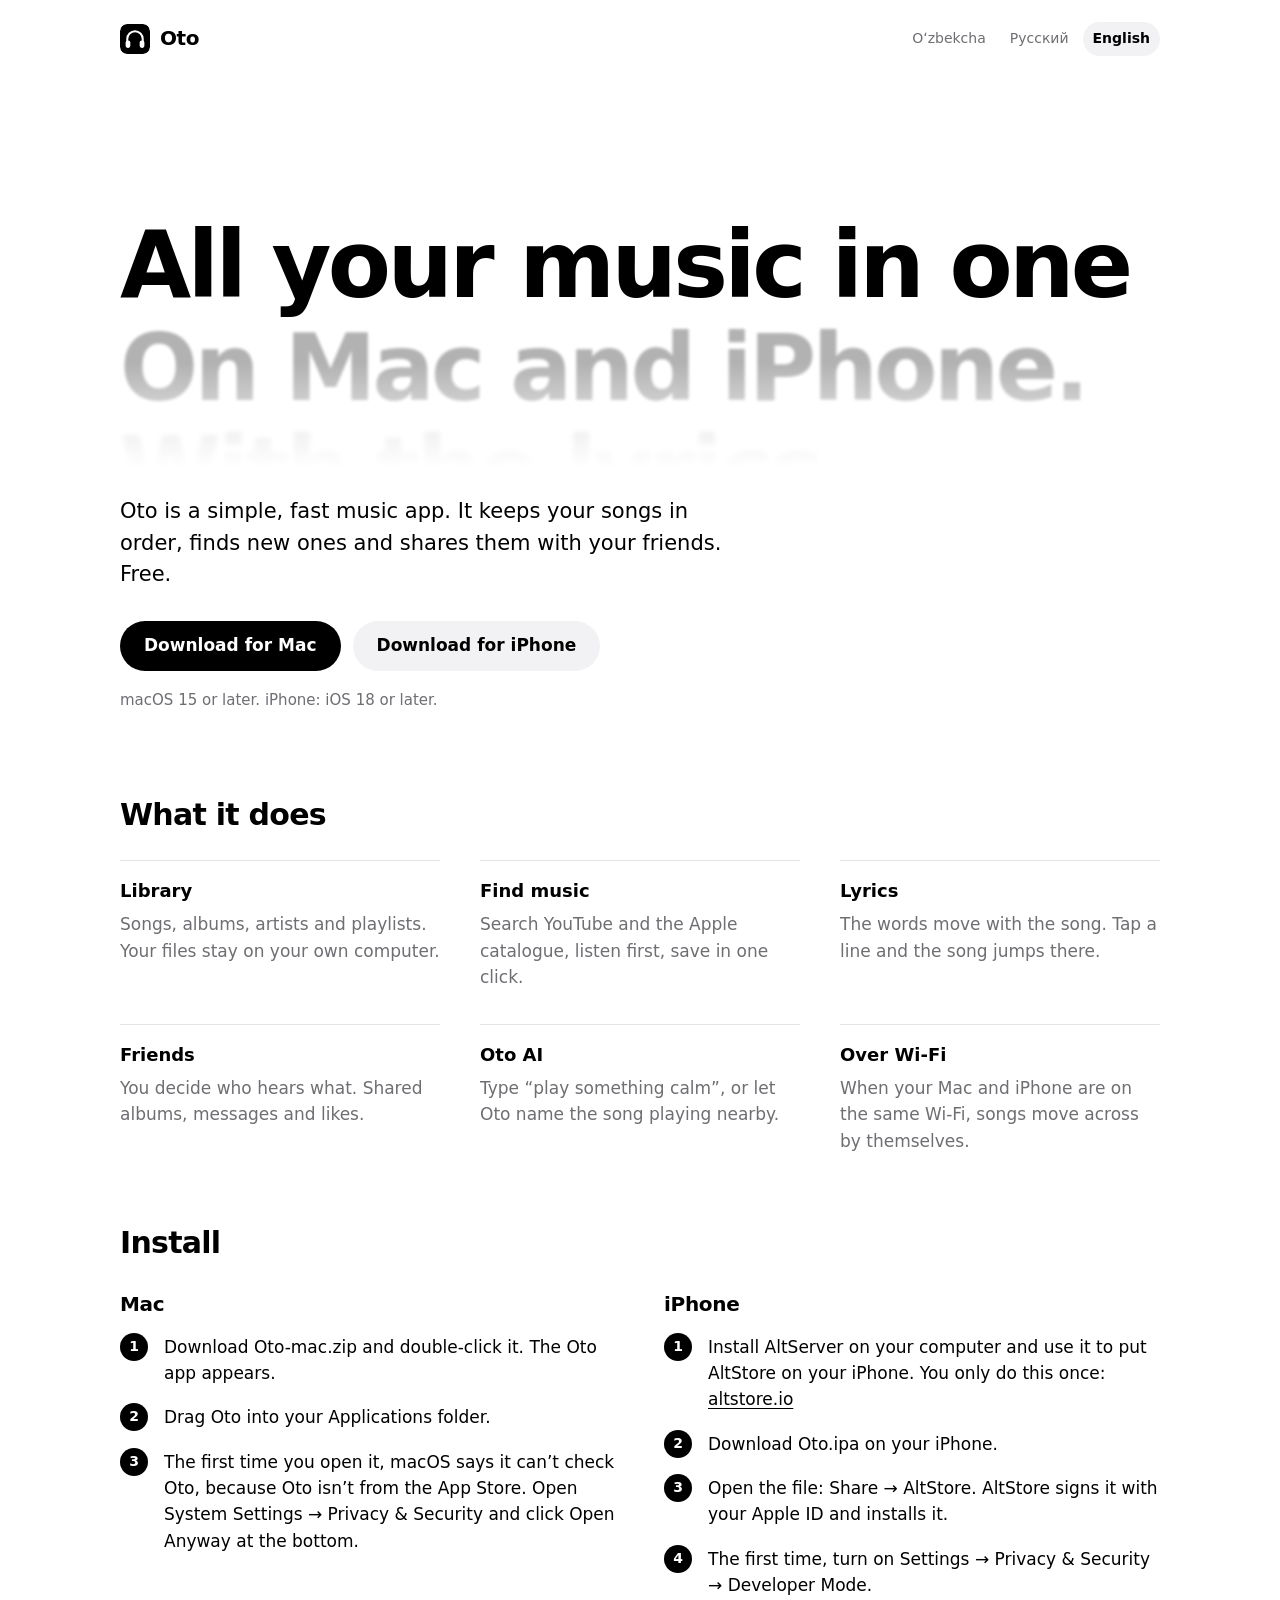
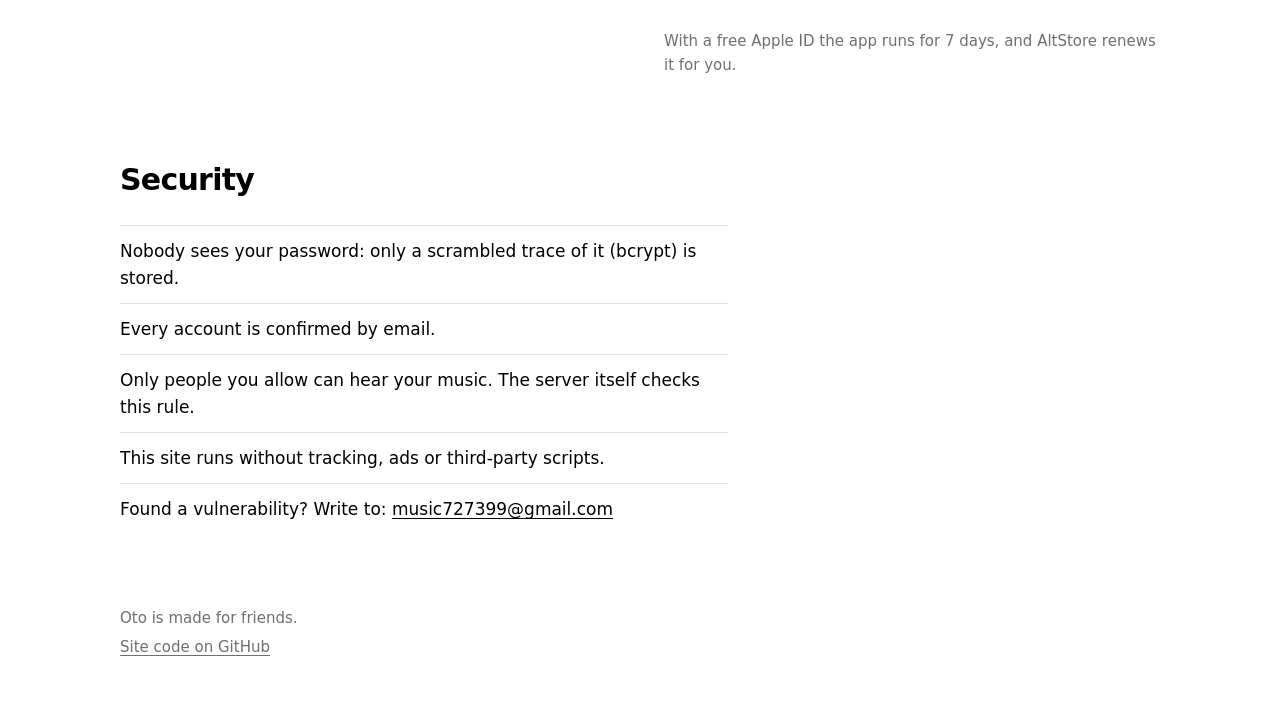
==== index.html @ d6fc6abd "Oto website: home page, download links and the account page for email links Co-Authored-By: Claude O" ====
<!doctype html>
<html lang="uz">
<head>
  <meta charset="utf-8">
  <meta name="viewport" content="width=device-width, initial-scale=1">
  <meta http-equiv="Content-Security-Policy" content="default-src 'none'; script-src 'self'; style-src 'self'; img-src 'self'; connect-src 'self'; base-uri 'none'; form-action 'none'">
  <meta name="referrer" content="no-referrer">
  <meta name="color-scheme" content="light dark">
  <title data-i18n="title">Oto — Mac va iPhone uchun musiqa ilovasi</title>
  <meta name="description" content="Oto — oddiy va tez musiqa ilovasi: kutubxona, qoʻshiq matni, doʻstlar bilan ulashish. Mac va iPhone uchun bepul.">
  <link rel="icon" href="assets/icon.svg" type="image/svg+xml">
  <link rel="stylesheet" href="assets/style.css">
  <script src="assets/i18n.js" defer></script>
  <script src="assets/site.js" defer></script>
</head>
<body>
  <header class="top">
    <a class="brand" href="./"><img src="assets/icon.svg" alt="" width="30" height="30"><span>Oto</span></a>
    <nav class="langs" data-i18n-label="language" aria-label="Til">
      <button type="button" data-lang="uz" lang="uz">Oʻzbekcha</button>
      <button type="button" data-lang="ru" lang="ru">Русский</button>
      <button type="button" data-lang="en" lang="en">English</button>
    </nav>
  </header>

  <main>
    <section class="hero">
      <h1 class="sr-only" data-i18n="title">Oto — Mac va iPhone uchun musiqa ilovasi</h1>
      <div class="lyrics" aria-hidden="true">
        <ol>
          <li data-i18n="lyric1">Musiqangiz bitta joyda.</li>
          <li data-i18n="lyric2">Mac va iPhone’da.</li>
          <li data-i18n="lyric3">Soʻzlari bilan birga.</li>
          <li data-i18n="lyric4">Doʻstlaringiz bilan.</li>
          <li data-i18n="lyric5">Reklamasiz.</li>
        </ol>
      </div>
      <p class="lead" data-i18n="lead">Oto — oddiy va tez musiqa ilovasi. Qoʻshiqlaringizni tartibda saqlaydi, yangilarini topib beradi va doʻstlaringiz bilan ulashadi. Bepul.</p>
      <div class="actions">
        <a class="button primary" href="https://github.com/student727499-cell/oto/releases/latest/download/Oto-mac.zip" data-i18n="downloadMac">Mac uchun yuklab olish</a>
        <a class="button" href="https://github.com/student727499-cell/oto/releases/latest/download/Oto.ipa" data-i18n="downloadIphone">iPhone uchun yuklab olish</a>
      </div>
      <p class="fine"><span data-i18n="requirements">macOS 15 yoki yangisi. iPhone uchun iOS 18 yoki yangisi.</span> <span id="version"></span></p>
    </section>

    <section aria-labelledby="features-title">
      <h2 id="features-title" data-i18n="featuresTitle">Nima qila oladi</h2>
      <dl class="features">
        <div><dt data-i18n="f1t">Kutubxona</dt><dd data-i18n="f1d">Qoʻshiqlar, albomlar, ijrochilar va pleylistlar. Fayllar oʻz kompyuteringizda turadi.</dd></div>
        <div><dt data-i18n="f2t">Musiqa topish</dt><dd data-i18n="f2d">YouTube va Apple katalogidan qidiring, eshitib koʻring va bir bosishda saqlang.</dd></div>
        <div><dt data-i18n="f3t">Qoʻshiq matni</dt><dd data-i18n="f3d">Soʻzlar qoʻshiq bilan birga yuradi. Qatorni bossangiz, qoʻshiq oʻsha joydan davom etadi.</dd></div>
        <div><dt data-i18n="f4t">Doʻstlar</dt><dd data-i18n="f4d">Kim nimani eshitishini oʻzingiz tanlaysiz. Umumiy albomlar, xabarlar va layklar.</dd></div>
        <div><dt data-i18n="f5t">Oto AI</dt><dd data-i18n="f5d">“Sokin bir narsa qoʻy” deb yozing yoki atrofda chalinayotgan qoʻshiqni tanittiring.</dd></div>
        <div><dt data-i18n="f6t">Wi‑Fi orqali</dt><dd data-i18n="f6d">Mac va iPhone bitta Wi‑Fi’da boʻlsa, qoʻshiqlar oʻzi koʻchadi.</dd></div>
      </dl>
    </section>

    <section aria-labelledby="install-title">
      <h2 id="install-title" data-i18n="installTitle">Oʻrnatish</h2>
      <div class="columns">
        <div>
          <h3>Mac</h3>
          <ol class="steps">
            <li data-i18n="mac1">Oto-mac.zip faylini yuklab oling va ustiga ikki marta bosing. Oto ilovasi paydo boʻladi.</li>
            <li data-i18n="mac2">Oto’ni Applications papkasiga torting.</li>
            <li data-i18n="mac3">Birinchi ochishda macOS Oto’ni tekshira olmasligini aytadi, chunki Oto App Store’dan emas. System Settings → Privacy &amp; Security boʻlimining pastida Open Anyway’ni bosing.</li>
          </ol>
        </div>
        <div>
          <h3>iPhone</h3>
          <ol class="steps">
            <li><span data-i18n="ios1">Kompyuterga AltServer’ni oʻrnating va u orqali iPhone’ga AltStore’ni qoʻying. Bu bir martalik ish:</span> <a href="https://altstore.io" rel="noopener noreferrer">altstore.io</a></li>
            <li data-i18n="ios2">Oto.ipa faylini iPhone’da yuklab oling.</li>
            <li data-i18n="ios3">Faylni oching: Share → AltStore. AltStore uni Apple ID’ingiz bilan imzolab oʻrnatadi.</li>
            <li data-i18n="ios4">Birinchi ochishda Settings → Privacy &amp; Security → Developer Mode’ni yoqing.</li>
          </ol>
          <p class="fine" data-i18n="iosNote">Bepul Apple ID bilan ilova 7 kun ishlaydi, AltStore uni oʻzi yangilab turadi.</p>
        </div>
      </div>
    </section>

    <section id="verify" aria-labelledby="verify-title" hidden>
      <h2 id="verify-title" data-i18n="checksumTitle">Fayl toʻgʻriligini tekshirish</h2>
      <p><span data-i18n="checksumText">Yuklab olingan fayl shu yerdagi bilan aynan bir xil ekanini SHA‑256 orqali tekshirish mumkin. Mac’da Terminal’da:</span> <code class="command">shasum -a 256 Oto-mac.zip</code></p>
      <dl class="sums">
        <dt>Oto-mac.zip</dt><dd><code id="sum-mac">—</code></dd>
        <dt>Oto.ipa</dt><dd><code id="sum-ios">—</code></dd>
      </dl>
    </section>

    <section aria-labelledby="security-title">
      <h2 id="security-title" data-i18n="securityTitle">Xavfsizlik</h2>
      <ul class="plain">
        <li data-i18n="s1">Parolingizni hech kim koʻrmaydi: u faqat shifrlangan izi (bcrypt) koʻrinishida saqlanadi.</li>
        <li data-i18n="s2">Har bir akkaunt email orqali tasdiqlanadi.</li>
        <li data-i18n="s3">Musiqangizni faqat siz ruxsat bergan odamlar eshitadi. Bu qoidani serverning oʻzi tekshiradi.</li>
        <li data-i18n="s4">Bu sayt kuzatuv, reklama va begona skriptlarsiz ishlaydi.</li>
        <li><span data-i18n="s5">Zaiflik topsangiz, shu manzilga yozing:</span> <a href="mailto:music727399@gmail.com">music727399@gmail.com</a></li>
      </ul>
    </section>
  </main>

  <footer class="foot">
    <p data-i18n="footer">Oto doʻstlar uchun qilingan.</p>
    <p><a href="https://github.com/student727499-cell/oto" data-i18n="footerSource">Sayt kodi GitHub’da</a></p>
  </footer>
</body>
</html>
---- assets/style.css ----
/* Oto website: black and white like the app, set in the system typeface the app uses. */

:root {
  --paper: #ffffff;
  --ink: #000000;
  --mute: #6e6e73;
  --line: #e3e3e6;
  --soft: #f2f2f4;
  --soft-hover: #e8e8eb;
  --danger: #b42318;
  --measure: 38rem;
  --page: 68rem;
  --gutter: 24px;
  color-scheme: light;
}

@media (prefers-color-scheme: dark) {
  :root {
    --paper: #000000;
    --ink: #ffffff;
    --mute: #a1a1a6;
    --line: #2b2b2e;
    --soft: #1c1c1e;
    --soft-hover: #2a2a2d;
    --danger: #ff7b6e;
    color-scheme: dark;
  }
}

*,
*::before,
*::after {
  box-sizing: border-box;
}

html {
  -webkit-text-size-adjust: 100%;
  text-size-adjust: 100%;
}

body {
  margin: 0;
  background: var(--paper);
  color: var(--ink);
  font-family: -apple-system, BlinkMacSystemFont, "SF Pro Text", "SF Pro Display", system-ui, "Segoe UI", Roboto, "Helvetica Neue", Arial, sans-serif;
  font-size: 17px;
  line-height: 1.55;
  -webkit-font-smoothing: antialiased;
}

a {
  color: inherit;
  text-underline-offset: 0.18em;
  text-decoration-thickness: 1px;
}

a:hover {
  text-decoration-thickness: 2px;
}

:focus-visible {
  outline: 2px solid var(--ink);
  outline-offset: 3px;
  border-radius: 4px;
}

code {
  font-family: ui-monospace, "SF Mono", Menlo, Consolas, monospace;
  font-size: 0.86em;
}

/* Headings get focus from script so screen readers announce a new step; no ring for that. */
[tabindex="-1"]:focus {
  outline: none;
}

.sr-only {
  position: absolute;
  width: 1px;
  height: 1px;
  margin: -1px;
  padding: 0;
  overflow: hidden;
  clip: rect(0 0 0 0);
  white-space: nowrap;
  border: 0;
}

/* Top bar ---------------------------------------------------------------------------------- */

.top {
  max-width: var(--page);
  margin: 0 auto;
  padding: 22px var(--gutter);
  display: flex;
  align-items: center;
  justify-content: space-between;
  gap: 16px;
}

.brand {
  display: inline-flex;
  align-items: center;
  gap: 10px;
  font-size: 20px;
  font-weight: 700;
  letter-spacing: -0.02em;
  text-decoration: none;
}

.brand img {
  display: block;
  border-radius: 7px;
}

@media (prefers-color-scheme: dark) {
  .brand img {
    box-shadow: 0 0 0 1px var(--line);
  }
}

.langs {
  display: flex;
  gap: 4px;
}

.langs button {
  appearance: none;
  border: 0;
  background: transparent;
  color: var(--mute);
  font: inherit;
  font-size: 14px;
  padding: 6px 10px;
  border-radius: 999px;
  cursor: pointer;
}

.langs button:hover {
  color: var(--ink);
}

.langs button[aria-pressed="true"] {
  color: var(--ink);
  background: var(--soft);
  font-weight: 600;
}

/* Page ------------------------------------------------------------------------------------- */

main,
.foot {
  max-width: var(--page);
  margin: 0 auto;
  padding: 0 var(--gutter);
}

section {
  padding: 72px 0 0;
}

h2 {
  margin: 0 0 28px;
  font-size: 30px;
  line-height: 1.15;
  font-weight: 700;
  letter-spacing: -0.025em;
}

h3 {
  margin: 0 0 14px;
  font-size: 20px;
  font-weight: 700;
  letter-spacing: -0.015em;
}

p {
  margin: 0 0 14px;
}

.fine {
  color: var(--mute);
  font-size: 15px;
}

/* Hero: the lines move like synced lyrics in the app ---------------------------------------- */

.hero {
  padding-top: 40px;
}

.lyrics {
  --line-height: 1.12em;
  font-size: clamp(40px, 7.4vw, 92px);
  font-weight: 800;
  letter-spacing: -0.04em;
  line-height: var(--line-height);
  height: calc(var(--line-height) * 3.4);
  overflow: hidden;
  -webkit-mask-image: linear-gradient(to bottom, transparent 0, #000 22%, #000 70%, transparent 100%);
  mask-image: linear-gradient(to bottom, transparent 0, #000 22%, #000 70%, transparent 100%);
  margin: 0 0 28px;
  user-select: none;
}

.lyrics ol {
  list-style: none;
  margin: 0;
  padding: 0;
  transition: transform 0.8s cubic-bezier(0.22, 0.8, 0.24, 1);
}

.lyrics li {
  white-space: nowrap;
  transition: opacity 0.8s ease, filter 0.8s ease;
  opacity: 0.12;
  filter: blur(3.5px);
}

.lyrics li[data-d="0"] {
  opacity: 1;
  filter: none;
}

.lyrics li[data-d="1"] {
  opacity: 0.3;
  filter: blur(1.4px);
}

.lyrics li[data-d="2"] {
  opacity: 0.16;
  filter: blur(2.6px);
}

.lyrics.still ol,
.lyrics.still li {
  transition: none;
}

.lead {
  max-width: var(--measure);
  font-size: 21px;
  line-height: 1.5;
  margin-bottom: 30px;
}

.actions {
  display: flex;
  flex-wrap: wrap;
  gap: 12px;
  margin-bottom: 18px;
}

.button {
  display: inline-flex;
  align-items: center;
  justify-content: center;
  min-height: 50px;
  padding: 0 24px;
  border-radius: 999px;
  background: var(--soft);
  color: var(--ink);
  font-weight: 600;
  font-size: 17px;
  text-decoration: none;
  border: 0;
  cursor: pointer;
  font-family: inherit;
}

.button:hover {
  background: var(--soft-hover);
  text-decoration: none;
}

.button.primary {
  background: var(--ink);
  color: var(--paper);
}

.button.primary:hover {
  opacity: 0.86;
}

.button[aria-disabled="true"],
.button:disabled {
  opacity: 0.45;
  cursor: default;
}

/* Features --------------------------------------------------------------------------------- */

.features {
  display: grid;
  grid-template-columns: repeat(3, minmax(0, 1fr));
  gap: 34px 40px;
  margin: 0;
}

.features div {
  border-top: 1px solid var(--line);
  padding-top: 16px;
}

.features dt {
  font-weight: 700;
  font-size: 18px;
  margin-bottom: 6px;
}

.features dd {
  margin: 0;
  color: var(--mute);
}

/* Install: real steps, so they are numbered ------------------------------------------------ */

.columns {
  display: grid;
  grid-template-columns: repeat(2, minmax(0, 1fr));
  gap: 48px;
}

.steps {
  list-style: none;
  counter-reset: step;
  margin: 0 0 14px;
  padding: 0;
}

.steps li {
  counter-increment: step;
  position: relative;
  padding: 0 0 18px 44px;
  max-width: var(--measure);
}

.steps li::before {
  content: counter(step);
  position: absolute;
  left: 0;
  top: -1px;
  width: 28px;
  height: 28px;
  border-radius: 50%;
  background: var(--ink);
  color: var(--paper);
  font-size: 14px;
  font-weight: 700;
  display: grid;
  place-items: center;
}

/* Checksums -------------------------------------------------------------------------------- */

.sums {
  display: grid;
  grid-template-columns: max-content minmax(0, 1fr);
  gap: 10px 20px;
  margin: 18px 0 0;
}

.sums dt {
  font-weight: 600;
}

.sums dd {
  margin: 0;
  color: var(--mute);
  overflow-wrap: anywhere;
}

.command {
  display: inline-block;
  background: var(--soft);
  border-radius: 8px;
  padding: 2px 8px;
}

/* Security --------------------------------------------------------------------------------- */

.plain {
  list-style: none;
  margin: 0;
  padding: 0;
  max-width: var(--measure);
}

.plain li {
  padding: 12px 0;
  border-top: 1px solid var(--line);
}

/* Footer ----------------------------------------------------------------------------------- */

.foot {
  padding-top: 72px;
  padding-bottom: 48px;
  color: var(--mute);
  font-size: 15px;
}

.foot p {
  margin: 0 0 6px;
}

/* Account page ----------------------------------------------------------------------------- */

.account {
  max-width: 30rem;
  padding-top: 48px;
  padding-bottom: 72px;
}

.account h1 {
  margin: 0 0 14px;
  font-size: clamp(32px, 6vw, 44px);
  line-height: 1.1;
  font-weight: 800;
  letter-spacing: -0.035em;
}

.account [data-state] {
  animation: arrive 0.35s ease both;
}

@keyframes arrive {
  from {
    opacity: 0;
    transform: translateY(6px);
  }
  to {
    opacity: 1;
    transform: none;
  }
}

.who {
  font-weight: 600;
  overflow-wrap: anywhere;
}

.field {
  display: block;
  margin: 18px 0 0;
}

.field span {
  display: block;
  font-size: 15px;
  font-weight: 600;
  margin-bottom: 6px;
}

.field input {
  width: 100%;
  min-height: 50px;
  padding: 0 16px;
  border-radius: 12px;
  border: 1px solid var(--line);
  background: var(--paper);
  color: var(--ink);
  font: inherit;
}

.field input:focus-visible {
  outline: 2px solid var(--ink);
  outline-offset: 1px;
}

.row {
  display: flex;
  align-items: center;
  justify-content: space-between;
  gap: 12px;
  margin-top: 10px;
}

.link-button {
  appearance: none;
  border: 0;
  background: none;
  color: var(--ink);
  font: inherit;
  font-size: 15px;
  text-decoration: underline;
  text-underline-offset: 0.18em;
  cursor: pointer;
  padding: 4px 0;
}

.error {
  color: var(--danger);
  font-weight: 600;
  margin: 16px 0 0;
  min-height: 1.55em;
}

.account .button {
  width: 100%;
  margin-top: 18px;
}

.mark {
  width: 56px;
  height: 56px;
  border-radius: 50%;
  background: var(--ink);
  color: var(--paper);
  display: grid;
  place-items: center;
  margin-bottom: 22px;
}

.mark svg {
  width: 28px;
  height: 28px;
}

/* Small screens ---------------------------------------------------------------------------- */

@media (max-width: 760px) {
  :root {
    --gutter: 16px;
  }

  section {
    padding-top: 56px;
  }

  .features {
    grid-template-columns: minmax(0, 1fr);
    gap: 22px;
  }

  .columns {
    grid-template-columns: minmax(0, 1fr);
    gap: 28px;
  }

  .lead {
    font-size: 19px;
  }

  .actions .button {
    flex: 1 1 100%;
  }

  .lyrics {
    font-size: clamp(30px, 9vw, 44px);
    height: calc(var(--line-height) * 4.6);
  }

  .lyrics li {
    white-space: normal;
  }

  .sums {
    grid-template-columns: minmax(0, 1fr);
    gap: 4px;
  }

  .sums dd {
    margin-bottom: 12px;
  }
}

@media (min-width: 761px) and (max-width: 1000px) {
  .features {
    grid-template-columns: repeat(2, minmax(0, 1fr));
  }
}

@media (prefers-reduced-motion: reduce) {
  .lyrics {
    height: auto;
    -webkit-mask-image: none;
    mask-image: none;
  }

  .lyrics li,
  .lyrics li[data-d] {
    opacity: 1;
    filter: none;
    transition: none;
  }

  .lyrics li[aria-hidden="true"] {
    display: none;
  }

  .account [data-state] {
    animation: none;
  }
}
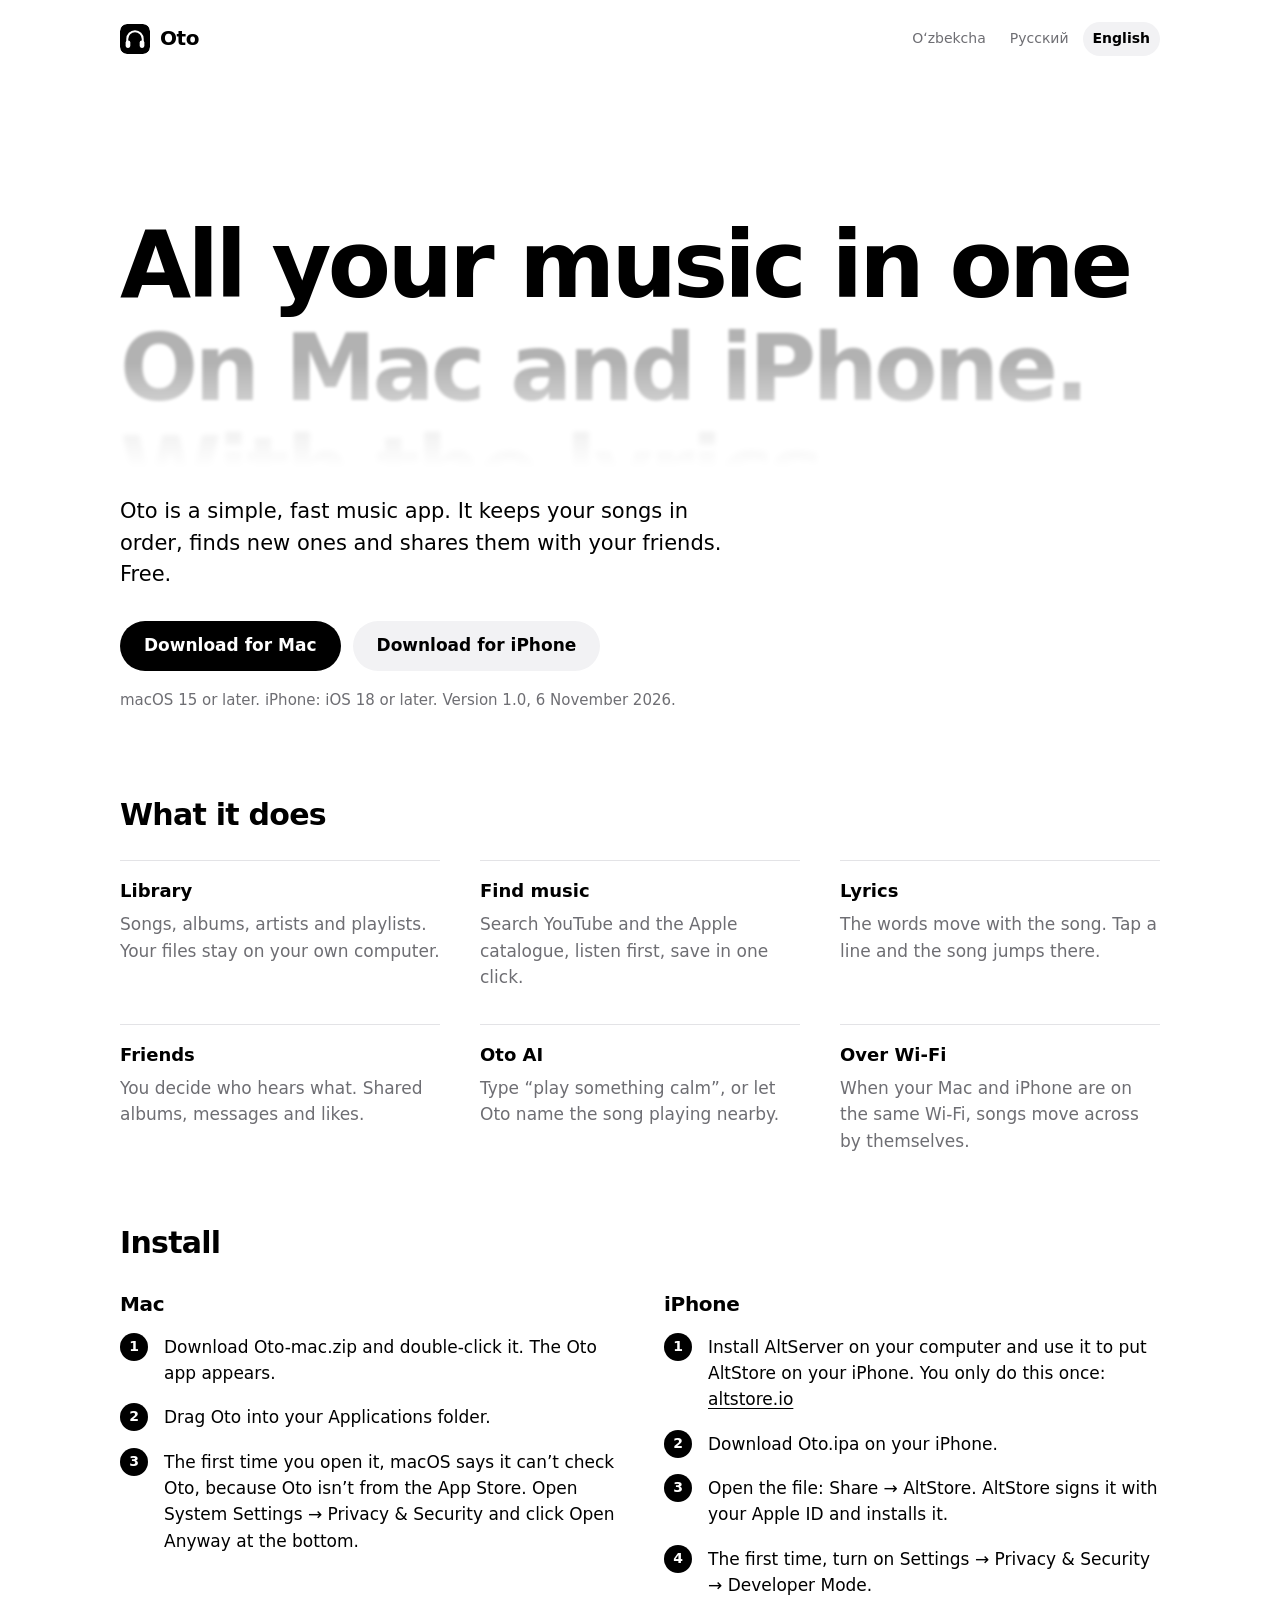
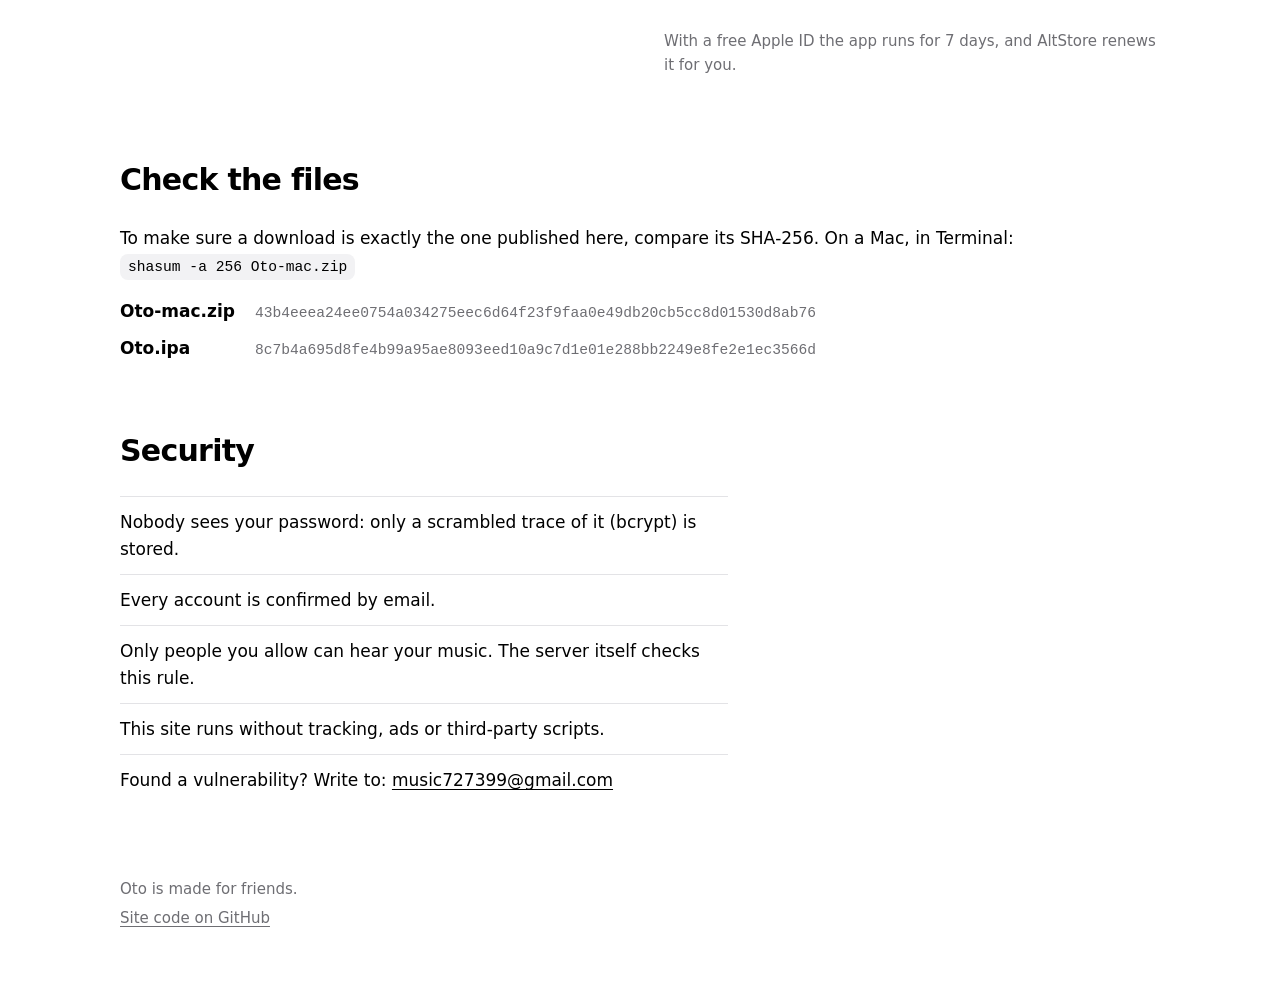
==== commit 1d873cb9: "Add Oto 1.0 downloads for Mac and iPhone with SHA-256 sums Co-Authored-By: Claude Opus 5.5 <noreply@" ====
--- a/index.html
+++ b/index.html
@@ -37,8 +37,8 @@
       </div>
       <p class="lead" data-i18n="lead">Oto — oddiy va tez musiqa ilovasi. Qoʻshiqlaringizni tartibda saqlaydi, yangilarini topib beradi va doʻstlaringiz bilan ulashadi. Bepul.</p>
       <div class="actions">
-        <a class="button primary" href="https://github.com/student727499-cell/oto/releases/latest/download/Oto-mac.zip" data-i18n="downloadMac">Mac uchun yuklab olish</a>
-        <a class="button" href="https://github.com/student727499-cell/oto/releases/latest/download/Oto.ipa" data-i18n="downloadIphone">iPhone uchun yuklab olish</a>
+        <a class="button primary" href="download/Oto-mac.zip" download data-i18n="downloadMac">Mac uchun yuklab olish</a>
+        <a class="button" href="download/Oto.ipa" download data-i18n="downloadIphone">iPhone uchun yuklab olish</a>
       </div>
       <p class="fine"><span data-i18n="requirements">macOS 15 yoki yangisi. iPhone uchun iOS 18 yoki yangisi.</span> <span id="version"></span></p>
     </section>
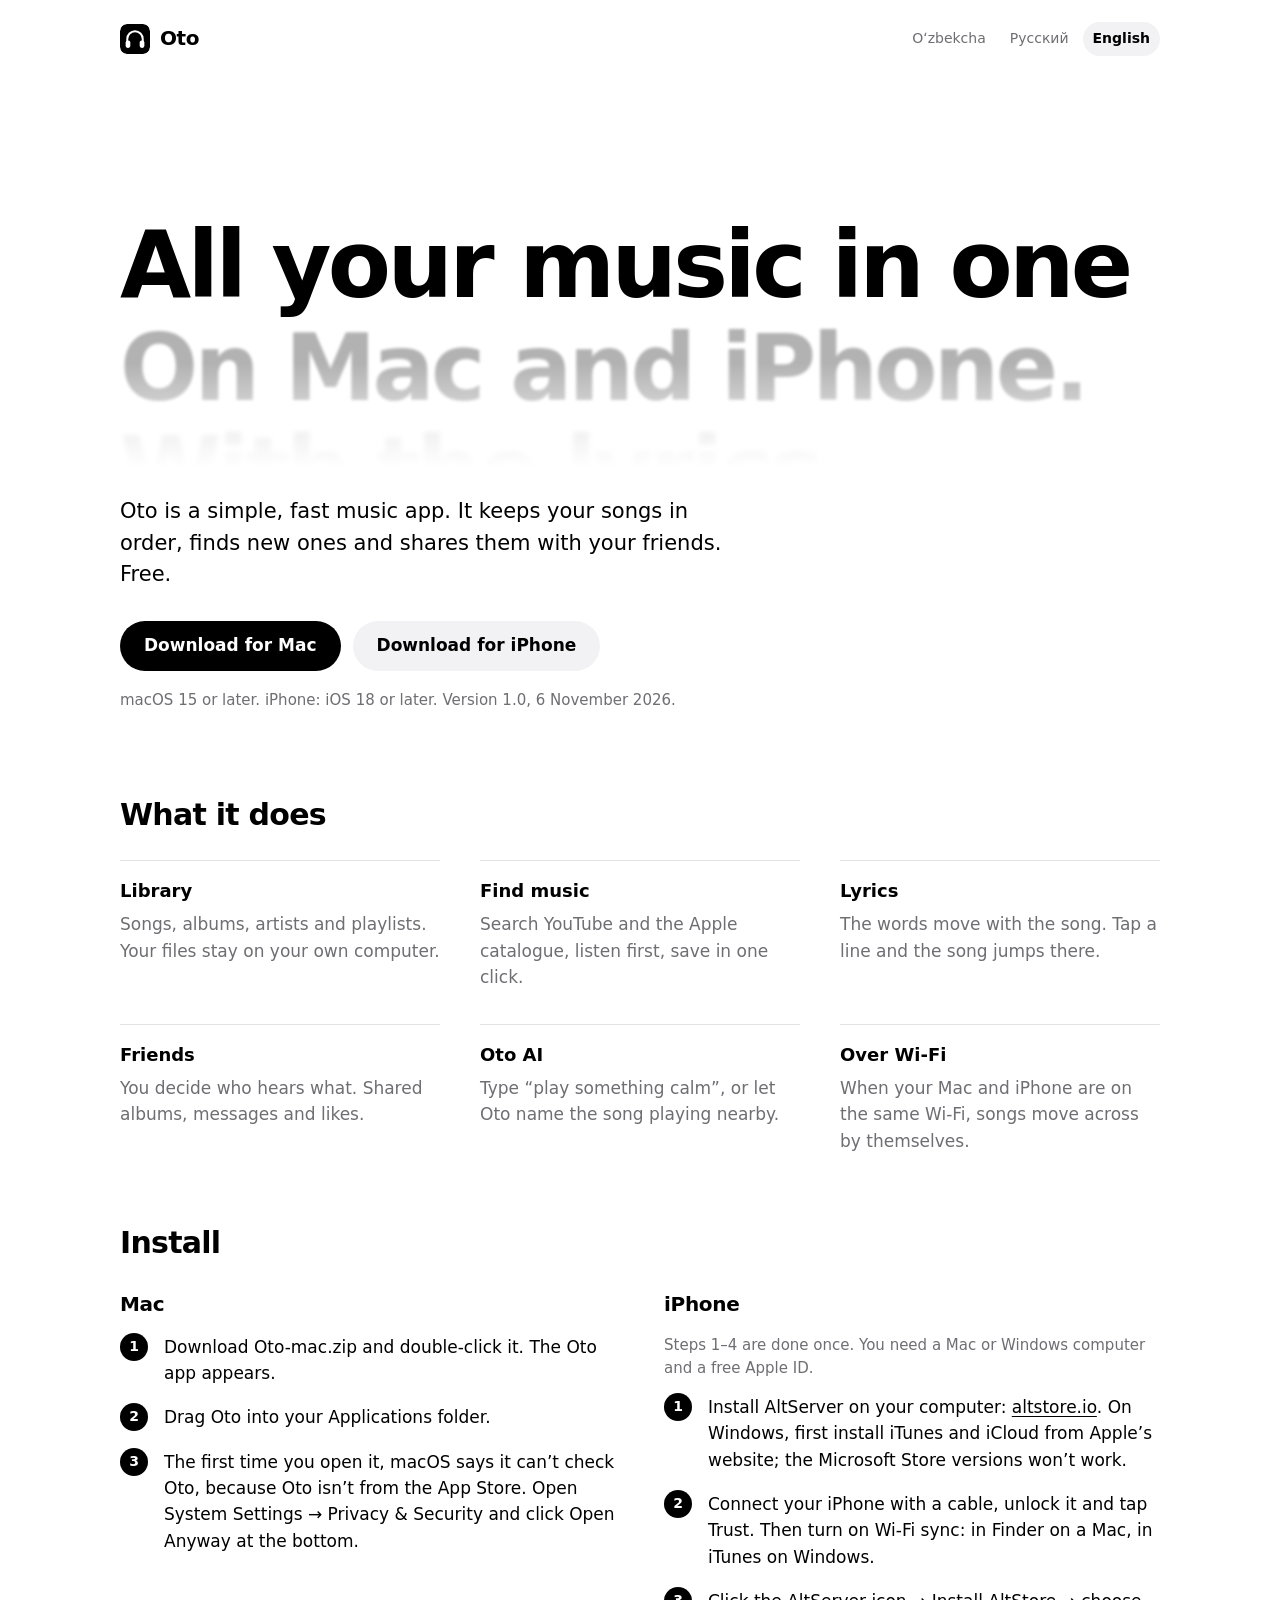
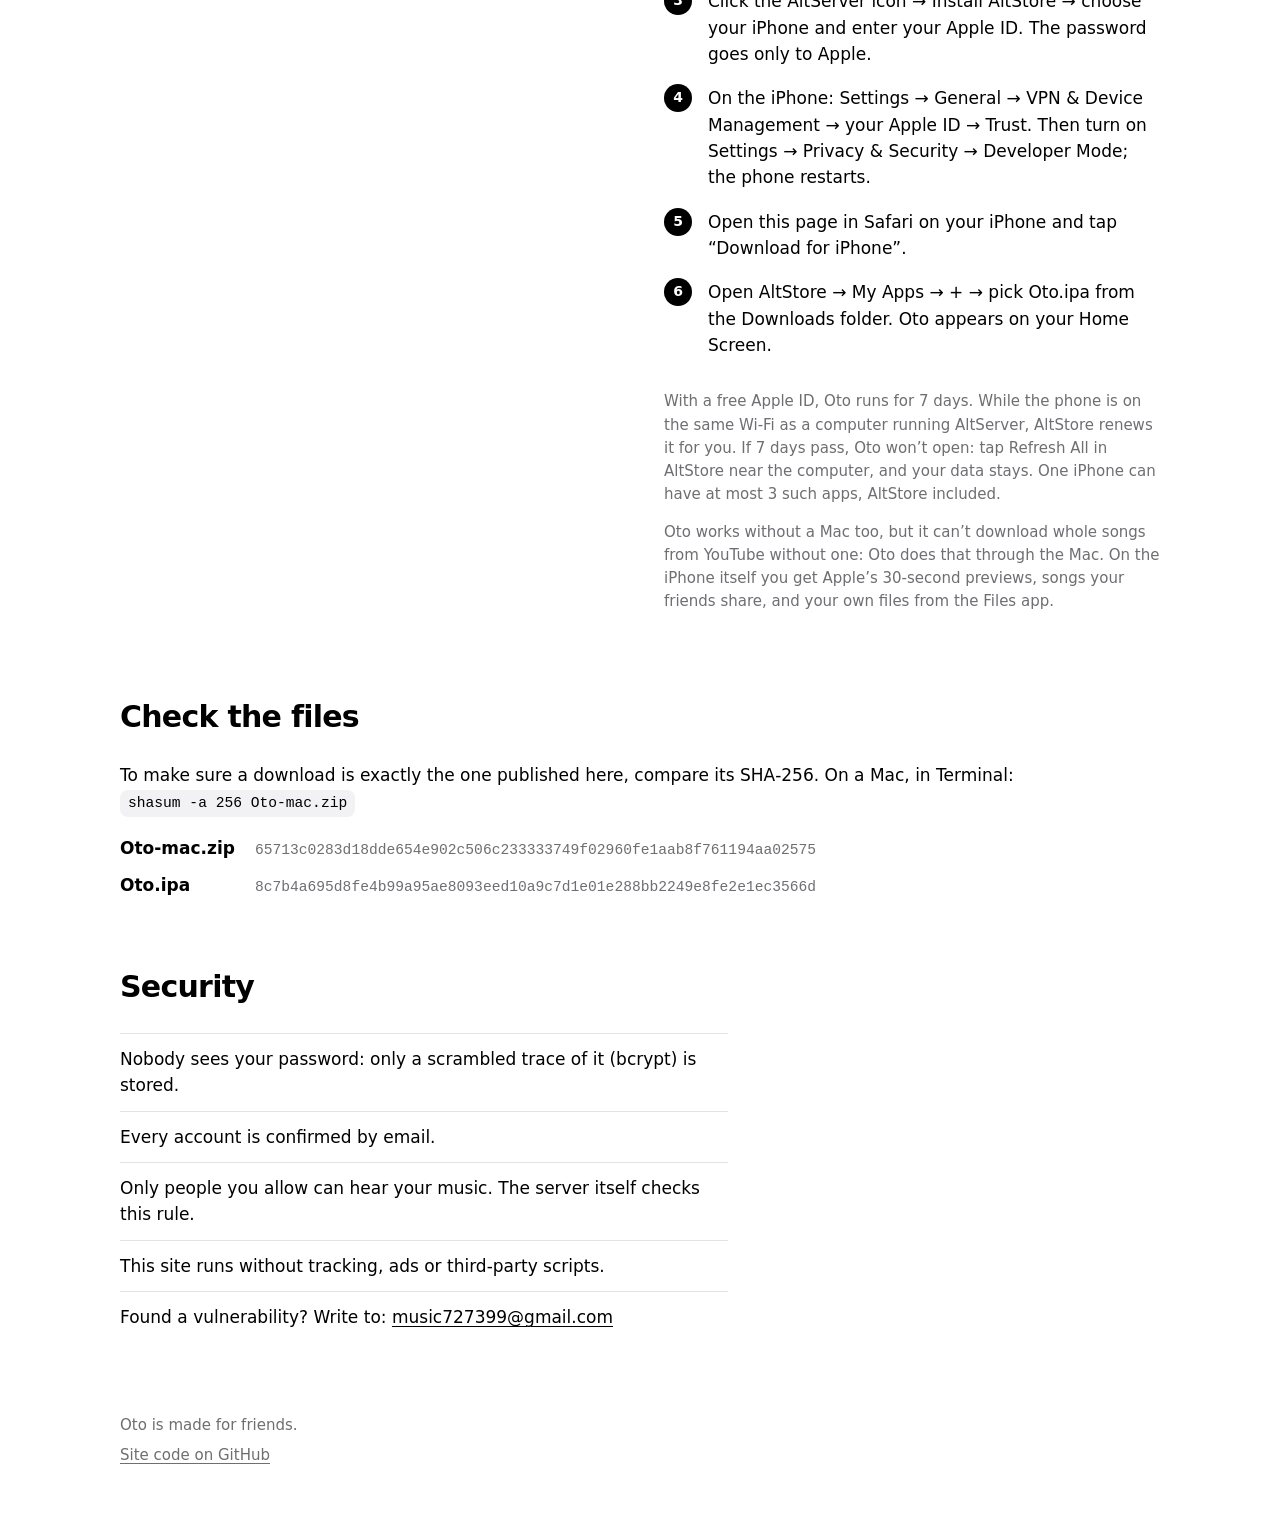
==== commit 75f8b258: "Clearer iPhone install steps on the site Six numbered steps (four one-time AltStore steps, two for O" ====
--- a/index.html
+++ b/index.html
@@ -68,13 +68,17 @@
         </div>
         <div>
           <h3>iPhone</h3>
+          <p class="fine" data-i18n="iosIntro">1–4-qadamlar bir marta qilinadi. Buning uchun Mac yoki Windows kompyuter va bepul Apple ID kerak.</p>
           <ol class="steps">
-            <li><span data-i18n="ios1">Kompyuterga AltServer’ni oʻrnating va u orqali iPhone’ga AltStore’ni qoʻying. Bu bir martalik ish:</span> <a href="https://altstore.io" rel="noopener noreferrer">altstore.io</a></li>
-            <li data-i18n="ios2">Oto.ipa faylini iPhone’da yuklab oling.</li>
-            <li data-i18n="ios3">Faylni oching: Share → AltStore. AltStore uni Apple ID’ingiz bilan imzolab oʻrnatadi.</li>
-            <li data-i18n="ios4">Birinchi ochishda Settings → Privacy &amp; Security → Developer Mode’ni yoqing.</li>
+            <li><span data-i18n="ios1">Kompyuterga AltServer’ni oʻrnating:</span> <a href="https://altstore.io" rel="noopener noreferrer">altstore.io</a>. <span data-i18n="ios1win">Windows’da avval iTunes va iCloud’ni Apple saytidan oʻrnating, Microsoft Store’dagisi toʻgʻri kelmaydi.</span></li>
+            <li data-i18n="ios2">iPhone’ni kabel bilan ulang, qulfini oching va Trust’ni bosing. Keyin Wi‑Fi sync’ni yoqing: Mac’da Finder’da, Windows’da iTunes’da.</li>
+            <li data-i18n="ios3">AltServer belgisini bosing → Install AltStore → iPhone’ingizni tanlang va Apple ID’ingizni kiriting. Parol faqat Apple’ga yuboriladi.</li>
+            <li data-i18n="ios4">iPhone’da: Settings → General → VPN &amp; Device Management → Apple ID’ingiz → Trust. Keyin Settings → Privacy &amp; Security → Developer Mode’ni yoqing, telefon qayta yonadi.</li>
+            <li data-i18n="ios5">Shu sahifani iPhone’dagi Safari’da oching va «iPhone uchun yuklab olish»ni bosing.</li>
+            <li data-i18n="ios6">AltStore’ni oching → My Apps → + → Downloads papkasidan Oto.ipa’ni tanlang. Oto bosh ekranda paydo boʻladi.</li>
           </ol>
-          <p class="fine" data-i18n="iosNote">Bepul Apple ID bilan ilova 7 kun ishlaydi, AltStore uni oʻzi yangilab turadi.</p>
+          <p class="fine" data-i18n="iosNote">Bepul Apple ID bilan Oto 7 kun ishlaydi. Telefon AltServer yoqilgan kompyuter bilan bir Wi‑Fi’da boʻlsa, AltStore uni oʻzi yangilab turadi. 7 kun oʻtib ketsa, Oto ochilmaydi: kompyuter yonida AltStore’da Refresh All’ni bosing, maʼlumotlar saqlanib qoladi. Bitta iPhone’da bunday ilovalar 3 tadan oshmaydi, AltStore ham shulardan biri.</p>
+          <p class="fine" data-i18n="iosMac">Mac’siz ham Oto ishlaydi, faqat YouTube’dan toʻliq qoʻshiq yuklay olmaydi: buni Oto Mac orqali qiladi. iPhone’ning oʻzida Apple’ning 30 soniyalik parchalari, doʻstlar ulashgan qoʻshiqlar va Files’dagi oʻz fayllaringiz ishlaydi.</p>
         </div>
       </div>
     </section>
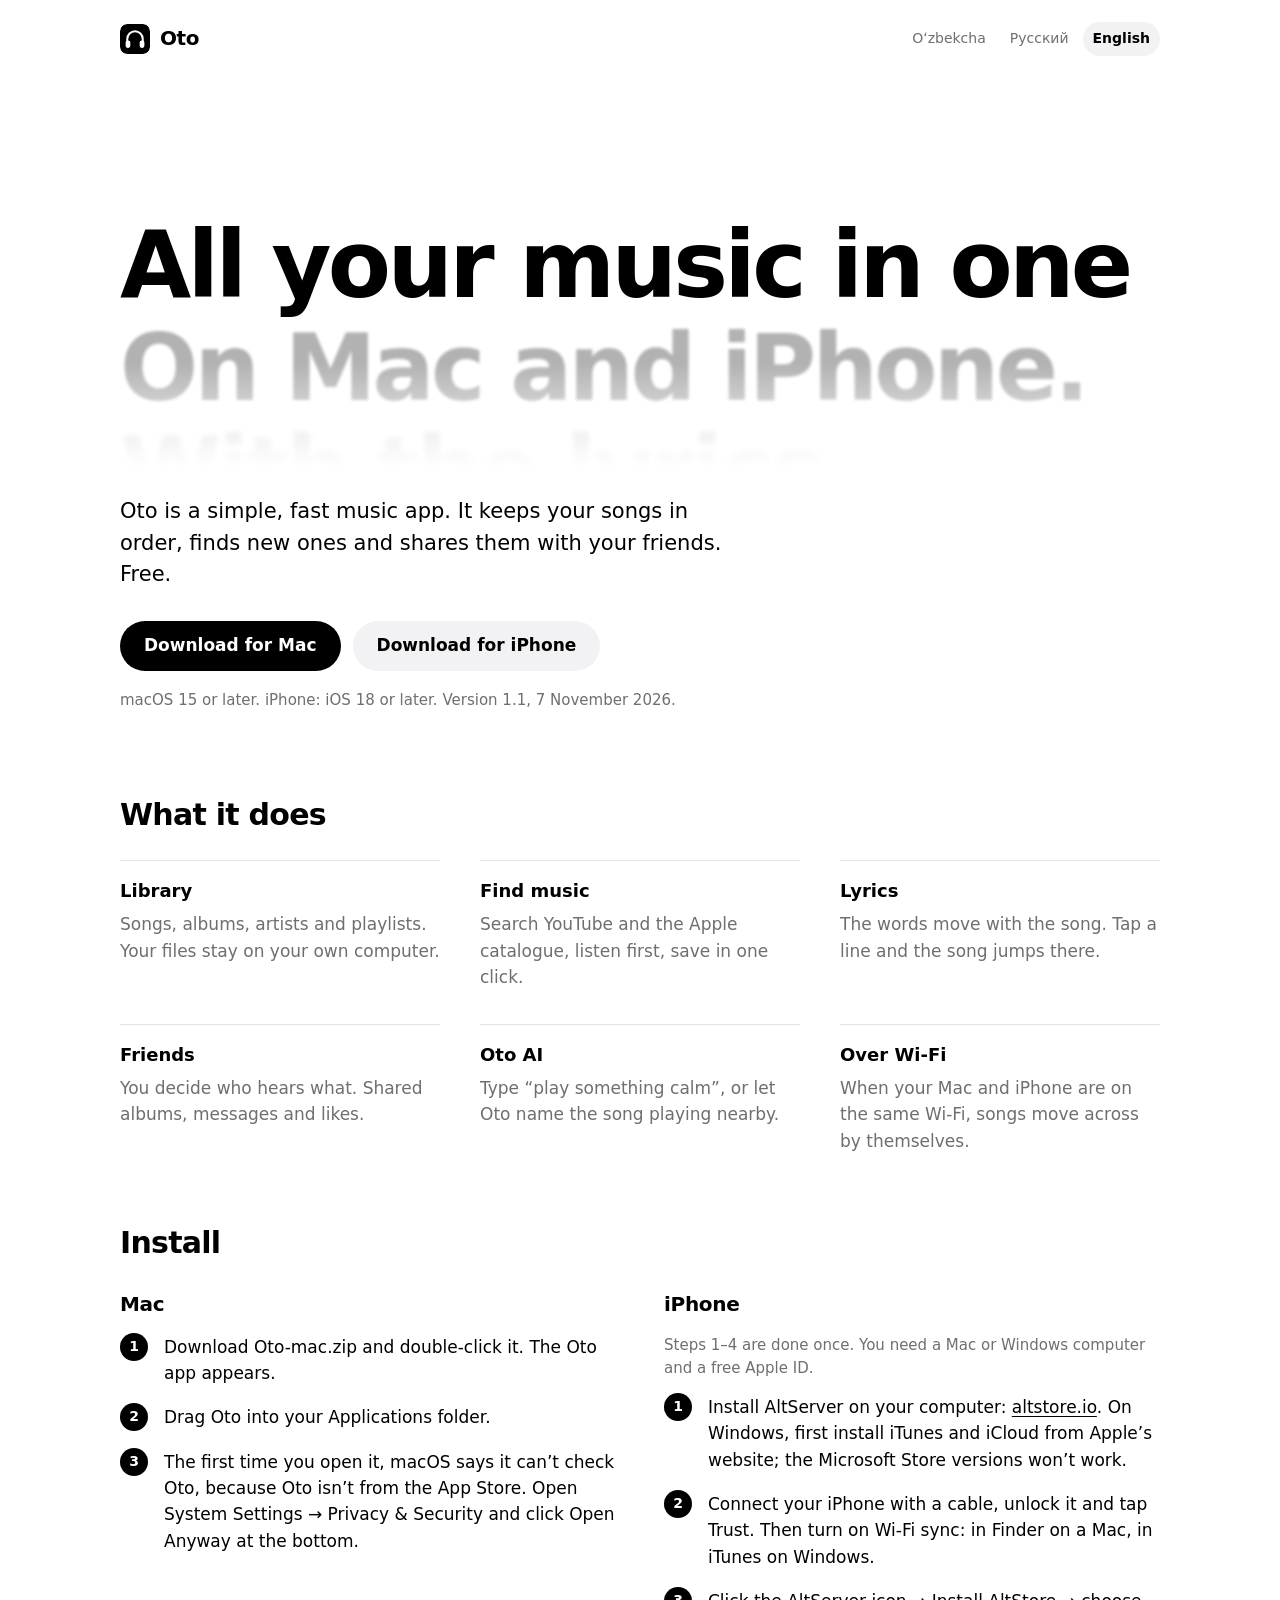
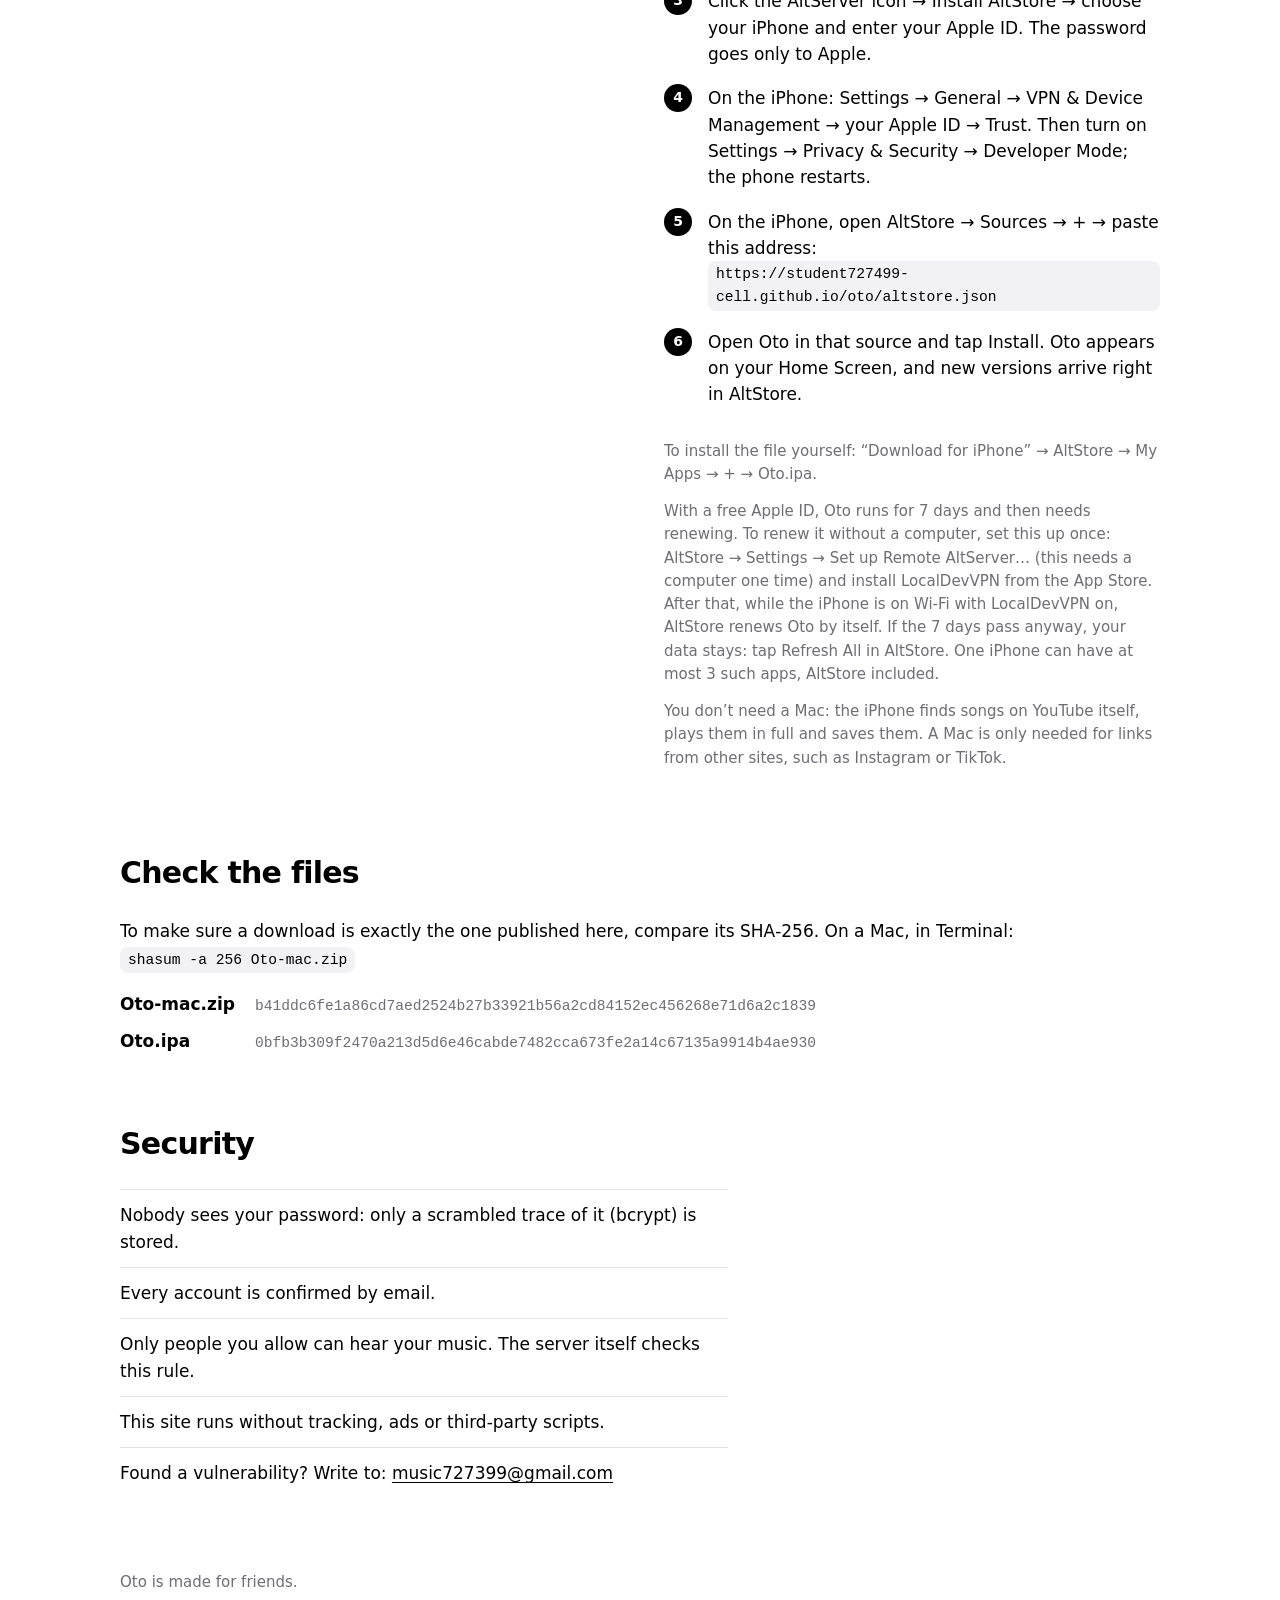
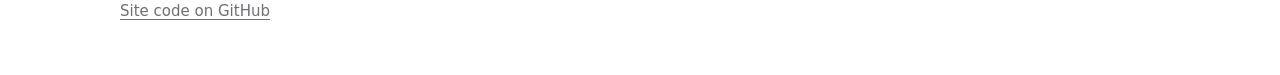
==== commit 218e7a0c: "Oto 1.1: AltStore source, YouTube on the iPhone, renew without a computer - altstore.json: an AltSto" ====
--- a/index.html
+++ b/index.html
@@ -74,11 +74,12 @@
             <li data-i18n="ios2">iPhone’ni kabel bilan ulang, qulfini oching va Trust’ni bosing. Keyin Wi‑Fi sync’ni yoqing: Mac’da Finder’da, Windows’da iTunes’da.</li>
             <li data-i18n="ios3">AltServer belgisini bosing → Install AltStore → iPhone’ingizni tanlang va Apple ID’ingizni kiriting. Parol faqat Apple’ga yuboriladi.</li>
             <li data-i18n="ios4">iPhone’da: Settings → General → VPN &amp; Device Management → Apple ID’ingiz → Trust. Keyin Settings → Privacy &amp; Security → Developer Mode’ni yoqing, telefon qayta yonadi.</li>
-            <li data-i18n="ios5">Shu sahifani iPhone’dagi Safari’da oching va «iPhone uchun yuklab olish»ni bosing.</li>
-            <li data-i18n="ios6">AltStore’ni oching → My Apps → + → Downloads papkasidan Oto.ipa’ni tanlang. Oto bosh ekranda paydo boʻladi.</li>
+            <li><span data-i18n="ios5">iPhone’da AltStore’ni oching → Sources → + → shu manzilni qoʻying:</span> <code class="command">https://student727499-cell.github.io/oto/altstore.json</code></li>
+            <li data-i18n="ios6">Shu manbadagi Oto’ni oching va Install’ni bosing. Oto bosh ekranda paydo boʻladi, yangi versiyalari ham AltStore’ning oʻzida chiqadi.</li>
           </ol>
-          <p class="fine" data-i18n="iosNote">Bepul Apple ID bilan Oto 7 kun ishlaydi. Telefon AltServer yoqilgan kompyuter bilan bir Wi‑Fi’da boʻlsa, AltStore uni oʻzi yangilab turadi. 7 kun oʻtib ketsa, Oto ochilmaydi: kompyuter yonida AltStore’da Refresh All’ni bosing, maʼlumotlar saqlanib qoladi. Bitta iPhone’da bunday ilovalar 3 tadan oshmaydi, AltStore ham shulardan biri.</p>
-          <p class="fine" data-i18n="iosMac">Mac’siz ham Oto ishlaydi, faqat YouTube’dan toʻliq qoʻshiq yuklay olmaydi: buni Oto Mac orqali qiladi. iPhone’ning oʻzida Apple’ning 30 soniyalik parchalari, doʻstlar ulashgan qoʻshiqlar va Files’dagi oʻz fayllaringiz ishlaydi.</p>
+          <p class="fine" data-i18n="iosManual">Faylni oʻzingiz oʻrnatmoqchi boʻlsangiz: «iPhone uchun yuklab olish» → AltStore → My Apps → + → Oto.ipa.</p>
+          <p class="fine" data-i18n="iosNote">Bepul Apple ID bilan Oto 7 kun ishlaydi, keyin uni yangilash kerak. Kompyutersiz yangilab turish uchun bir marta sozlang: AltStore → Settings → Set up Remote AltServer… (bunga bir marta kompyuter kerak boʻladi) va App Store’dan LocalDevVPN’ni oʻrnating. Shundan keyin iPhone Wi‑Fi’da va LocalDevVPN yoqiq boʻlsa, AltStore Oto’ni oʻzi yangilaydi. Muddat oʻtib ketsa ham maʼlumotlar oʻchmaydi: AltStore’da Refresh All’ni bosing. Bitta iPhone’da bunday ilovalar 3 tadan oshmaydi, AltStore ham shulardan biri.</p>
+          <p class="fine" data-i18n="iosMac">Mac shart emas: iPhone YouTube’dan qoʻshiqni oʻzi topadi, toʻliq chaladi va saqlaydi. Mac faqat Instagram, TikTok kabi boshqa saytlardagi havolalar uchun kerak.</p>
         </div>
       </div>
     </section>
--- a/assets/style.css
+++ b/assets/style.css
@@ -375,6 +375,8 @@
   background: var(--soft);
   border-radius: 8px;
   padding: 2px 8px;
+  overflow-wrap: anywhere;
+  user-select: all;
 }
 
 /* Security --------------------------------------------------------------------------------- */
